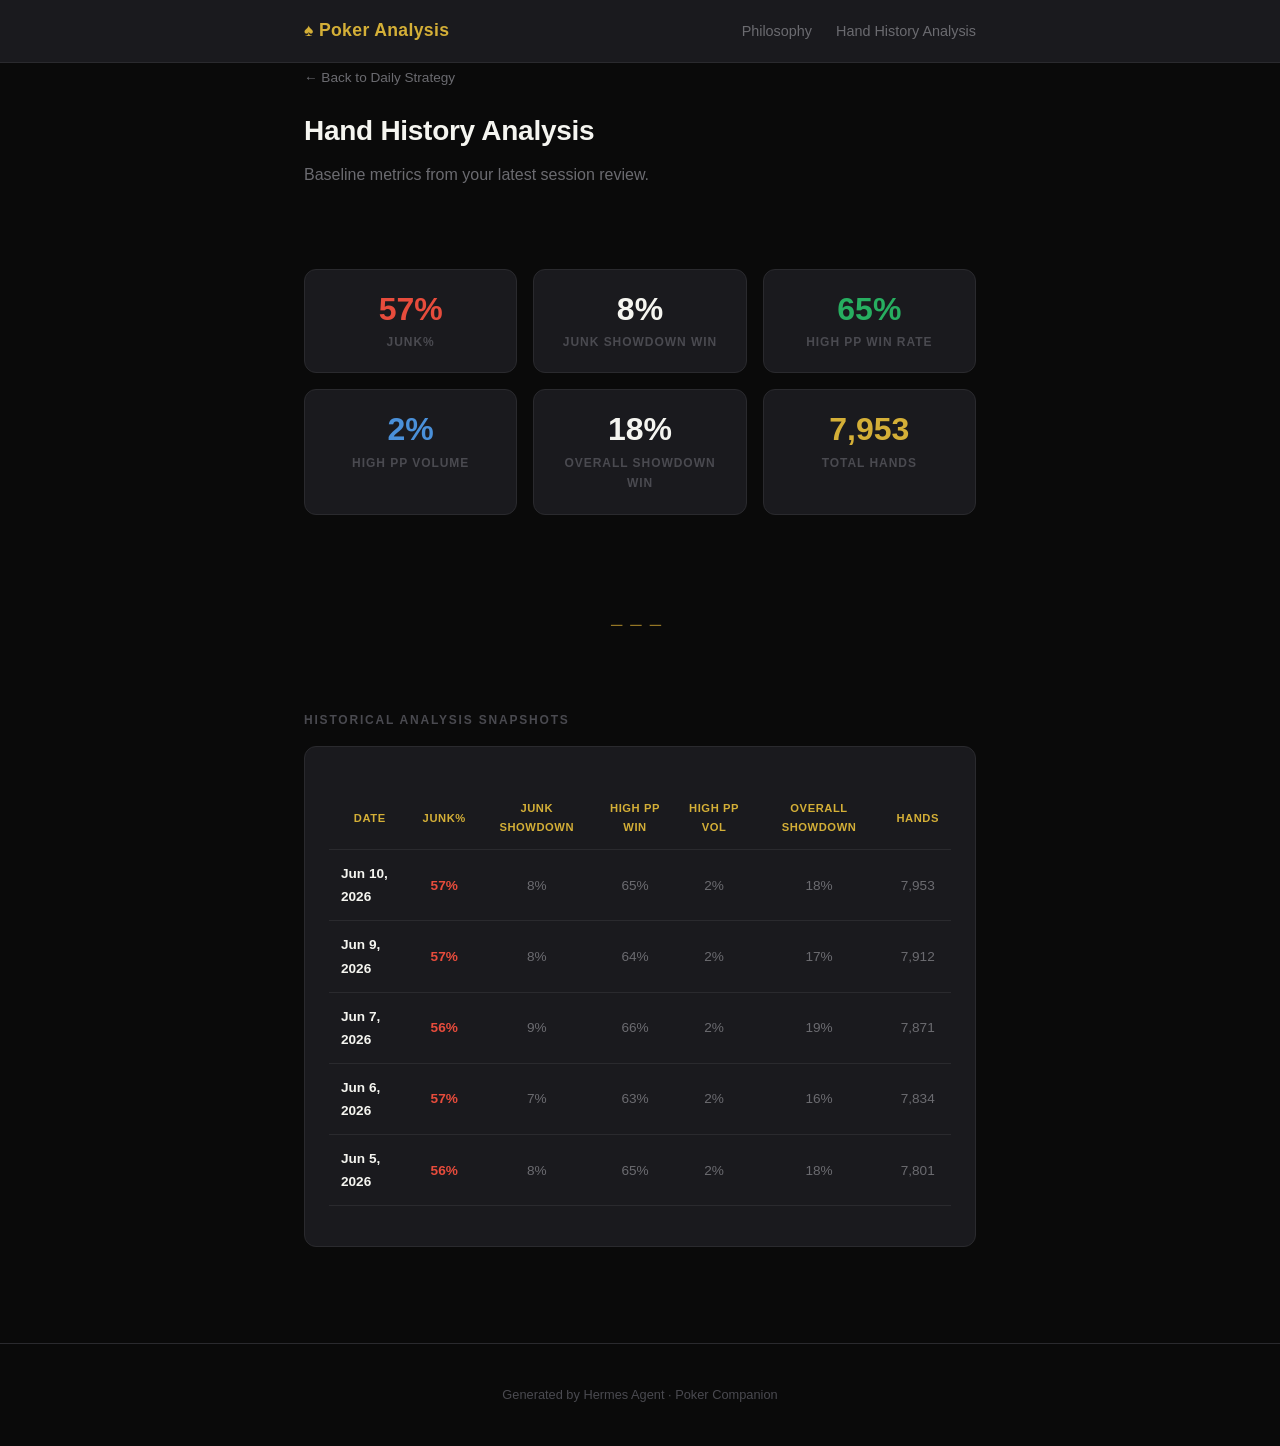
==== analysis.html @ c0bc7b11 "Initial commit: poker analysis website - index.html — landing page with today's tip + past tips (dyn" ====
<!DOCTYPE html>
<html lang="en">
<head>
  <meta charset="UTF-8">
  <meta name="viewport" content="width=device-width, initial-scale=1.0">
  <title>Poker Analysis — Hand History</title>
  <link rel="stylesheet" href="style.css">
</head>
<body>

  <nav>
    <div class="container">
      <div class="nav-brand"><a href="index.html">♠ Poker Analysis</a></div>
      <ul class="nav-links">
        <li><a href="philosophy.html">Philosophy</a></li>
        <li><a href="analysis.html">Hand History Analysis</a></li>
      </ul>
    </div>
  </nav>

  <main class="container">

    <a href="index.html" class="back-link">← Back to Daily Strategy</a>

    <h1>Hand History Analysis</h1>
    <p>Baseline metrics from your latest session review.</p>

    <!-- Metrics Grid -->
    <section class="section">
      <div class="metrics-grid" id="metrics-grid">
        <div class="metric-card">
          <div class="metric-value red" id="junk-pct">57%</div>
          <div class="metric-label">JUNK%</div>
        </div>
        <div class="metric-card">
          <div class="metric-value" id="junk-showdown">8%</div>
          <div class="metric-label">Junk Showdown Win</div>
        </div>
        <div class="metric-card">
          <div class="metric-value green" id="high-pp-win">65%</div>
          <div class="metric-label">High PP Win Rate</div>
        </div>
        <div class="metric-card">
          <div class="metric-value blue" id="high-pp-vol">2%</div>
          <div class="metric-label">High PP Volume</div>
        </div>
        <div class="metric-card">
          <div class="metric-value" id="overall-showdown">18%</div>
          <div class="metric-label">Overall Showdown Win</div>
        </div>
        <div class="metric-card">
          <div class="metric-value gold" id="total-hands">7,953</div>
          <div class="metric-label">Total Hands</div>
        </div>
      </div>
    </section>

    <span class="gold-separator">───</span>

    <!-- Historical Snapshots -->
    <section class="section" id="history-section">
      <div class="section-title">Historical Analysis Snapshots</div>
      <div class="card" style="overflow-x: auto;">
        <table class="analysis-table" id="history-table">
          <thead>
            <tr>
              <th>Date</th>
              <th>JUNK%</th>
              <th>Junk Showdown</th>
              <th>High PP Win</th>
              <th>High PP Vol</th>
              <th>Overall Showdown</th>
              <th>Hands</th>
            </tr>
          </thead>
          <tbody>
            <tr>
              <td>Jun 10, 2026</td>
              <td class="red">57%</td>
              <td>8%</td>
              <td>65%</td>
              <td>2%</td>
              <td>18%</td>
              <td>7,953</td>
            </tr>
            <tr>
              <td>Jun 9, 2026</td>
              <td class="red">57%</td>
              <td>8%</td>
              <td>64%</td>
              <td>2%</td>
              <td>17%</td>
              <td>7,912</td>
            </tr>
            <tr>
              <td>Jun 7, 2026</td>
              <td class="red">56%</td>
              <td>9%</td>
              <td>66%</td>
              <td>2%</td>
              <td>19%</td>
              <td>7,871</td>
            </tr>
            <tr>
              <td>Jun 6, 2026</td>
              <td class="red">57%</td>
              <td>7%</td>
              <td>63%</td>
              <td>2%</td>
              <td>16%</td>
              <td>7,834</td>
            </tr>
            <tr>
              <td>Jun 5, 2026</td>
              <td class="red">56%</td>
              <td>8%</td>
              <td>65%</td>
              <td>2%</td>
              <td>18%</td>
              <td>7,801</td>
            </tr>
          </tbody>
        </table>
      </div>
    </section>

  </main>

  <footer>
    <div class="container">
      <p>Generated by Hermes Agent · Poker Companion</p>
    </div>
  </footer>

  <script>
    (async function() {
      try {
        const response = await fetch('data/analysis_history.json');
        if (!response.ok) throw new Error('Failed to load history');
        const data = await response.json();
        const snapshots = data.snapshots || [];
        if (snapshots.length === 0) return;

        // Sort by date descending
        snapshots.sort((a, b) => b.date.localeCompare(a.date));

        const latest = snapshots[0];

        // Update metrics grid with latest
        const junkEl = document.getElementById('junk-pct');
        junkEl.textContent = latest.junk_pct + '%';
        junkEl.className = 'metric-value ' + (latest.junk_pct > 20 ? 'red' : 'green');

        document.getElementById('junk-showdown').textContent = (latest.junk_showdown_win_rate ?? 0) + '%';
        document.getElementById('high-pp-win').textContent = (latest.high_pp_win_rate ?? 0) + '%';
        document.getElementById('high-pp-vol').textContent = (latest.high_pp_volume ?? 0) + '%';
        document.getElementById('overall-showdown').textContent = (latest.overall_showdown_win_rate ?? 0) + '%';
        document.getElementById('total-hands').textContent = (latest.total_hands ?? 0).toLocaleString();

        // Render history table
        const tbody = document.querySelector('#history-table tbody');
        tbody.innerHTML = snapshots.map(s => {
          const d = new Date(s.date + 'T00:00:00');
          const ds = d.toLocaleDateString('en-US', { month: 'short', day: 'numeric', year: 'numeric' });
          const junkClass = s.junk_pct > 20 ? 'style="color: var(--red); font-weight: 600;"' : 'style="color: var(--green); font-weight: 600;"';
          return `
            <tr>
              <td>${escapeHtml(ds)}</td>
              <td ${junkClass}>${s.junk_pct}%</td>
              <td>${s.junk_showdown_win_rate ?? '-'}%</td>
              <td>${s.high_pp_win_rate ?? '-'}%</td>
              <td>${s.high_pp_volume ?? '-'}%</td>
              <td>${s.overall_showdown_win_rate ?? '-'}%</td>
              <td>${(s.total_hands ?? 0).toLocaleString()}</td>
            </tr>
          `;
        }).join('');
      } catch (e) {
        console.warn('Could not load dynamic analysis history:', e);
      }
    })();

    function escapeHtml(text) {
      const div = document.createElement('div');
      div.textContent = text;
      return div.innerHTML;
    }
  </script>

</body>
</html>
---- style.css ----
/* ============================================
   Poker Analysis — Dark Theme Design System
   ============================================ */

:root {
  --bg: #0A0A0A;
  --surface: #1A1A1E;
  --surface-hover: #222228;
  --gold: #D4AF37;
  --gold-dim: #A08028;
  --blue: #4A90D9;
  --red: #E74C3C;
  --green: #27AE60;
  --text-primary: #F5F5F0;
  --text-dim: #6B6B70;
  --text-muted: #4A4A50;
  --border: #2A2A2E;
}

* {
  box-sizing: border-box;
  margin: 0;
  padding: 0;
}

html {
  font-size: 16px;
  scroll-behavior: smooth;
}

body {
  background-color: var(--bg);
  color: var(--text-primary);
  font-family: Inter, -apple-system, BlinkMacSystemFont, "Segoe UI", Roboto, sans-serif;
  line-height: 1.7;
  min-height: 100vh;
  -webkit-font-smoothing: antialiased;
  -moz-osx-font-smoothing: grayscale;
}

/* Links */
a {
  color: var(--gold);
  text-decoration: none;
  transition: color 0.2s ease;
}

a:hover {
  color: var(--text-primary);
  text-decoration: underline;
}

/* Container */
.container {
  max-width: 720px;
  margin: 0 auto;
  padding: 0 1.5rem;
}

/* ============================================
   Navigation
   ============================================ */

nav {
  background-color: var(--surface);
  border-bottom: 1px solid var(--border);
  padding: 1rem 0;
  position: sticky;
  top: 0;
  z-index: 100;
}

nav .container {
  display: flex;
  justify-content: space-between;
  align-items: center;
}

.nav-brand {
  font-weight: 700;
  font-size: 1.1rem;
  color: var(--gold);
  letter-spacing: 0.02em;
}

.nav-brand a {
  color: var(--gold);
}

.nav-brand a:hover {
  text-decoration: none;
  color: var(--text-primary);
}

.nav-links {
  display: flex;
  gap: 1.5rem;
  list-style: none;
  font-size: 0.9rem;
}

.nav-links a {
  color: var(--text-dim);
  font-weight: 500;
}

.nav-links a:hover {
  color: var(--gold);
}

/* ============================================
   Typography
   ============================================ */

h1, h2, h3 {
  font-weight: 700;
  line-height: 1.3;
  letter-spacing: -0.01em;
}

h1 {
  font-size: 1.75rem;
  margin-bottom: 0.75rem;
}

h2 {
  font-size: 1.35rem;
  margin: 2rem 0 0.75rem;
  color: var(--gold);
}

h3 {
  font-size: 1.1rem;
  margin: 1.5rem 0 0.5rem;
  color: var(--text-primary);
}

p {
  margin-bottom: 1rem;
  color: var(--text-dim);
}

p strong {
  color: var(--text-primary);
}

/* ============================================
   Gold Separator
   ============================================ */

.gold-separator {
  display: block;
  text-align: center;
  color: var(--gold-dim);
  font-size: 1rem;
  letter-spacing: 0.5em;
  margin: 2rem 0;
  user-select: none;
}

hr.gold {
  border: none;
  height: 1px;
  background: linear-gradient(90deg, transparent, var(--gold-dim), transparent);
  margin: 2rem 0;
}

/* ============================================
   Cards / Sections
   ============================================ */

.card {
  background-color: var(--surface);
  border: 1px solid var(--border);
  border-radius: 12px;
  padding: 1.5rem;
  margin-bottom: 1.5rem;
}

.section {
  padding: 2.5rem 0;
}

.section-title {
  font-size: 0.75rem;
  font-weight: 600;
  text-transform: uppercase;
  letter-spacing: 0.15em;
  color: var(--text-muted);
  margin-bottom: 1rem;
}

/* ============================================
   Tip Styling
   ============================================ */

.tip-date {
  font-size: 0.8rem;
  font-weight: 600;
  color: var(--gold);
  text-transform: uppercase;
  letter-spacing: 0.08em;
  margin-bottom: 0.5rem;
}

.tip-title {
  font-size: 1.35rem;
  font-weight: 700;
  color: var(--text-primary);
  margin-bottom: 1rem;
  line-height: 1.3;
}

.tip-category {
  display: inline-block;
  font-size: 0.7rem;
  font-weight: 600;
  text-transform: uppercase;
  letter-spacing: 0.1em;
  color: var(--blue);
  background-color: rgba(74, 144, 217, 0.1);
  padding: 0.25rem 0.6rem;
  border-radius: 4px;
  margin-bottom: 1rem;
}

.tip-content {
  color: var(--text-dim);
  line-height: 1.8;
}

.tip-content p {
  margin-bottom: 1rem;
}

.tip-content p:last-child {
  margin-bottom: 0;
}

/* Past tips list */
.tip-list-item {
  padding: 1rem 0;
  border-bottom: 1px solid var(--border);
}

.tip-list-item:last-child {
  border-bottom: none;
}

.tip-list-date {
  font-size: 0.75rem;
  color: var(--text-muted);
  text-transform: uppercase;
  letter-spacing: 0.05em;
}

.tip-list-title {
  font-size: 1rem;
  font-weight: 600;
  color: var(--text-primary);
  margin-top: 0.1rem;
}

.tip-list-title a {
  color: var(--text-primary);
}

.tip-list-title a:hover {
  color: var(--gold);
  text-decoration: none;
}

/* ============================================
   Philosophy Page — Blockquote / Recite
   ============================================ */

blockquote {
  font-family: Georgia, "Times New Roman", serif;
  font-style: italic;
  color: var(--text-dim);
  border-left: 3px solid var(--gold);
  padding-left: 1.25rem;
  margin: 1.5rem 0;
  line-height: 1.8;
}

blockquote p {
  color: var(--text-dim);
}

.recite-box {
  background-color: var(--surface);
  border: 1px solid var(--border);
  border-left: 3px solid var(--gold);
  border-radius: 0 12px 12px 0;
  padding: 1.5rem;
  margin: 1.5rem 0;
  font-family: Georgia, "Times New Roman", serif;
  font-style: italic;
  color: var(--text-dim);
  line-height: 1.8;
}

.philosophy-section {
  margin-bottom: 2.5rem;
}

.philosophy-section h2 {
  margin-top: 0;
}

.philosophy-section ul {
  list-style: none;
  padding-left: 0;
  margin: 1rem 0;
}

.philosophy-section ul li {
  padding: 0.4rem 0 0.4rem 1.5rem;
  position: relative;
  color: var(--text-dim);
}

.philosophy-section ul li::before {
  content: "▸";
  position: absolute;
  left: 0;
  color: var(--gold);
}

.philosophy-banner {
  text-align: center;
  padding: 2.5rem 0;
}

.philosophy-banner h1 {
  font-size: 1.5rem;
  color: var(--gold);
  letter-spacing: 0.05em;
  margin-bottom: 0.5rem;
}

.philosophy-banner p {
  color: var(--text-dim);
  font-size: 0.95rem;
  margin-bottom: 0;
}

/* Matrix table for Quantum Analysis */
.matrix-table {
  width: 100%;
  border-collapse: collapse;
  margin: 1rem 0;
  font-size: 0.9rem;
}

.matrix-table th,
.matrix-table td {
  padding: 0.75rem 1rem;
  text-align: left;
  border-bottom: 1px solid var(--border);
}

.matrix-table th {
  color: var(--gold);
  font-weight: 600;
  font-size: 0.8rem;
  text-transform: uppercase;
  letter-spacing: 0.05em;
}

.matrix-table td {
  color: var(--text-dim);
}

.matrix-table tr:hover td {
  background-color: var(--surface-hover);
}

/* ============================================
   Analysis Page — Metrics Grid
   ============================================ */

.metrics-grid {
  display: grid;
  grid-template-columns: repeat(auto-fit, minmax(160px, 1fr));
  gap: 1rem;
  margin: 1.5rem 0;
}

.metric-card {
  background-color: var(--surface);
  border: 1px solid var(--border);
  border-radius: 12px;
  padding: 1.25rem;
  text-align: center;
  transition: border-color 0.2s ease;
}

.metric-card:hover {
  border-color: var(--gold-dim);
}

.metric-value {
  font-size: 2rem;
  font-weight: 700;
  color: var(--text-primary);
  line-height: 1.2;
  margin-bottom: 0.25rem;
}

.metric-value.red {
  color: var(--red);
}

.metric-value.green {
  color: var(--green);
}

.metric-value.blue {
  color: var(--blue);
}

.metric-value.gold {
  color: var(--gold);
}

.metric-label {
  font-size: 0.75rem;
  font-weight: 600;
  text-transform: uppercase;
  letter-spacing: 0.08em;
  color: var(--text-muted);
}

/* Analysis Table */
.analysis-table {
  width: 100%;
  border-collapse: collapse;
  margin: 1rem 0;
  font-size: 0.85rem;
}

.analysis-table th,
.analysis-table td {
  padding: 0.75rem 0.75rem;
  text-align: center;
  border-bottom: 1px solid var(--border);
}

.analysis-table th {
  color: var(--gold);
  font-weight: 600;
  font-size: 0.7rem;
  text-transform: uppercase;
  letter-spacing: 0.05em;
  background-color: var(--surface);
}

.analysis-table td {
  color: var(--text-dim);
}

.analysis-table tr:hover td {
  background-color: var(--surface-hover);
}

.analysis-table td:first-child {
  text-align: left;
  font-weight: 600;
  color: var(--text-primary);
}

/* ============================================
   Footer
   ============================================ */

footer {
  text-align: center;
  padding: 2.5rem 0;
  border-top: 1px solid var(--border);
  margin-top: 2rem;
}

footer p {
  font-size: 0.8rem;
  color: var(--text-muted);
  margin-bottom: 0;
}

/* ============================================
   Back Link
   ============================================ */

.back-link {
  display: inline-flex;
  align-items: center;
  gap: 0.4rem;
  font-size: 0.85rem;
  color: var(--text-dim);
  margin-bottom: 1.5rem;
}

.back-link:hover {
  color: var(--gold);
}

/* ============================================
   Mobile Responsive
   ============================================ */

@media (max-width: 600px) {
  html {
    font-size: 15px;
  }

  .container {
    padding: 0 1rem;
  }

  nav .container {
    flex-direction: column;
    gap: 0.5rem;
    align-items: flex-start;
  }

  .nav-links {
    gap: 1rem;
  }

  h1 {
    font-size: 1.5rem;
  }

  h2 {
    font-size: 1.2rem;
  }

  .metrics-grid {
    grid-template-columns: repeat(2, 1fr);
    gap: 0.75rem;
  }

  .metric-value {
    font-size: 1.6rem;
  }

  .card {
    padding: 1.25rem;
  }

  .analysis-table {
    font-size: 0.75rem;
  }

  .analysis-table th,
  .analysis-table td {
    padding: 0.5rem 0.4rem;
  }

  blockquote,
  .recite-box {
    padding-left: 1rem;
  }
}

@media (max-width: 400px) {
  .metrics-grid {
    grid-template-columns: 1fr;
  }
}

/* ============================================
   Loading State
   ============================================ */

.loading {
  text-align: center;
  color: var(--text-muted);
  padding: 2rem 0;
  font-size: 0.9rem;
}

/* ============================================
   Utilities
   ============================================ */

.text-center {
  text-align: center;
}

.mt-1 { margin-top: 0.5rem; }
.mt-2 { margin-top: 1rem; }
.mt-3 { margin-top: 1.5rem; }
.mt-4 { margin-top: 2rem; }

.mb-1 { margin-bottom: 0.5rem; }
.mb-2 { margin-bottom: 1rem; }
.mb-3 { margin-bottom: 1.5rem; }
.mb-4 { margin-bottom: 2rem; }
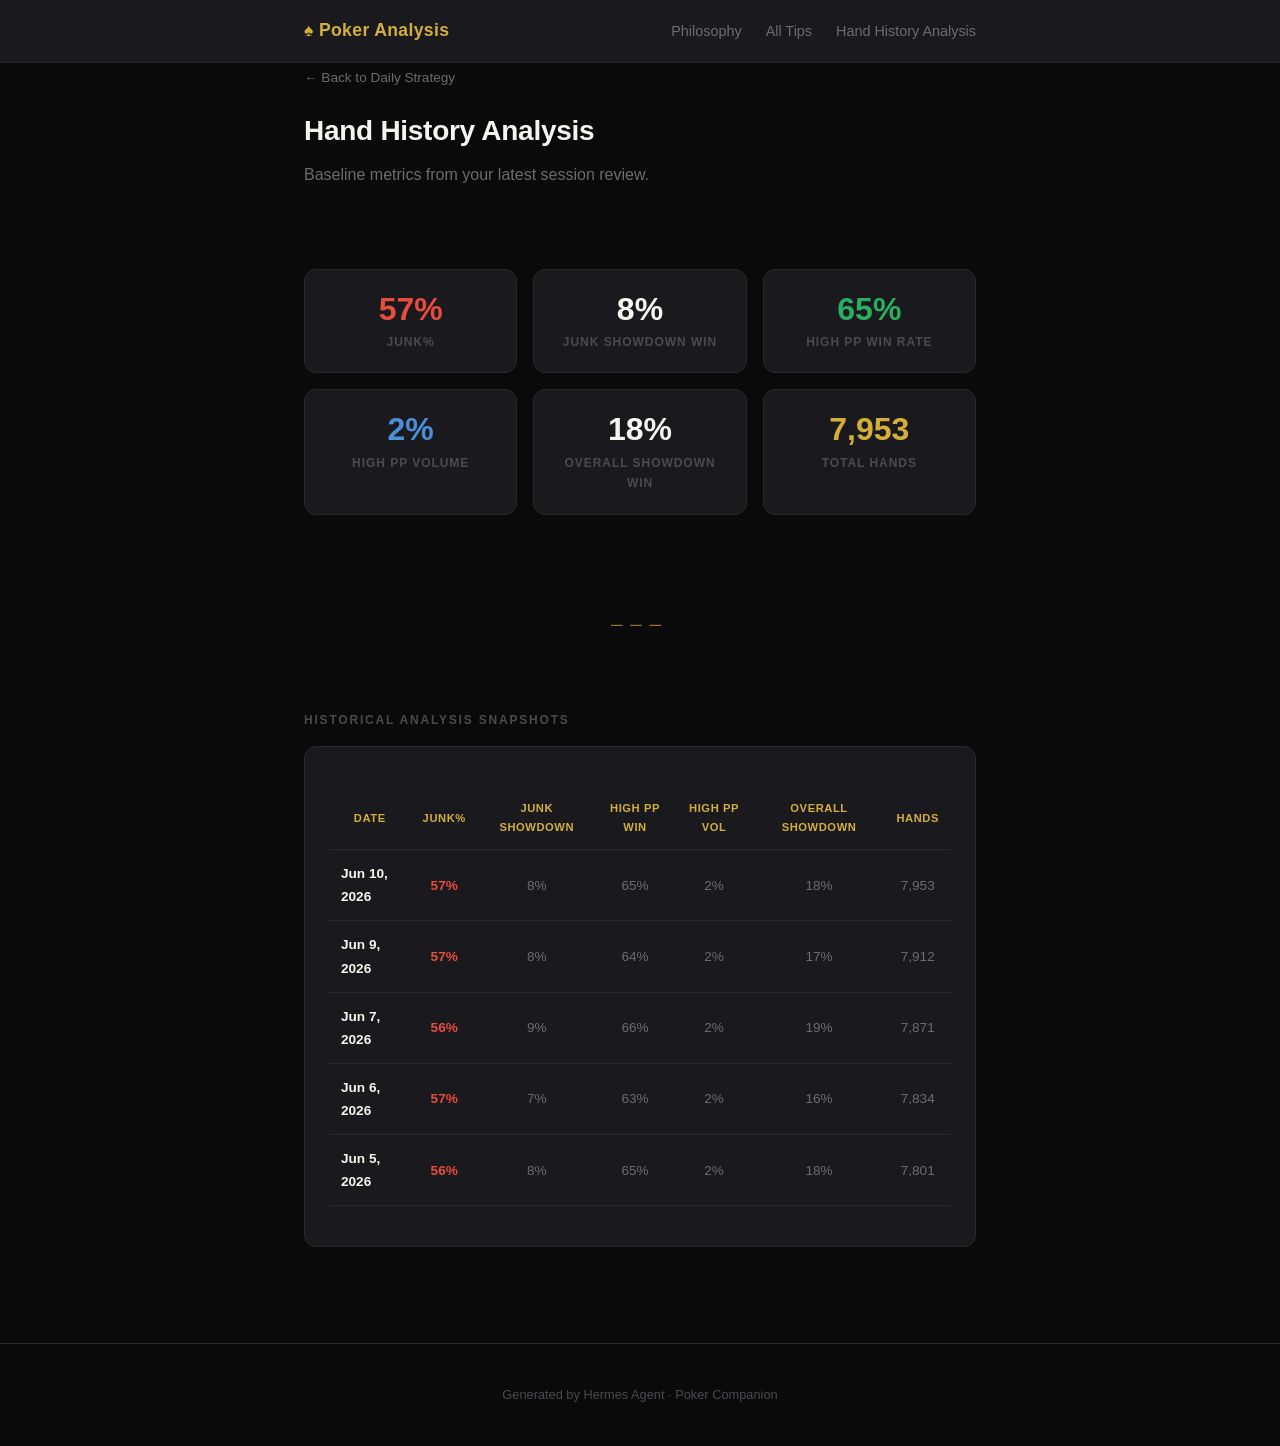
==== commit 290aac2e: "Add archive page with all 33 past strategy tips + nav updates - archive.html: complete archive page " ====
--- a/analysis.html
+++ b/analysis.html
@@ -13,6 +13,7 @@
       <div class="nav-brand"><a href="index.html">♠ Poker Analysis</a></div>
       <ul class="nav-links">
         <li><a href="philosophy.html">Philosophy</a></li>
+        <li><a href="archive.html">All Tips</a></li>
         <li><a href="analysis.html">Hand History Analysis</a></li>
       </ul>
     </div>
